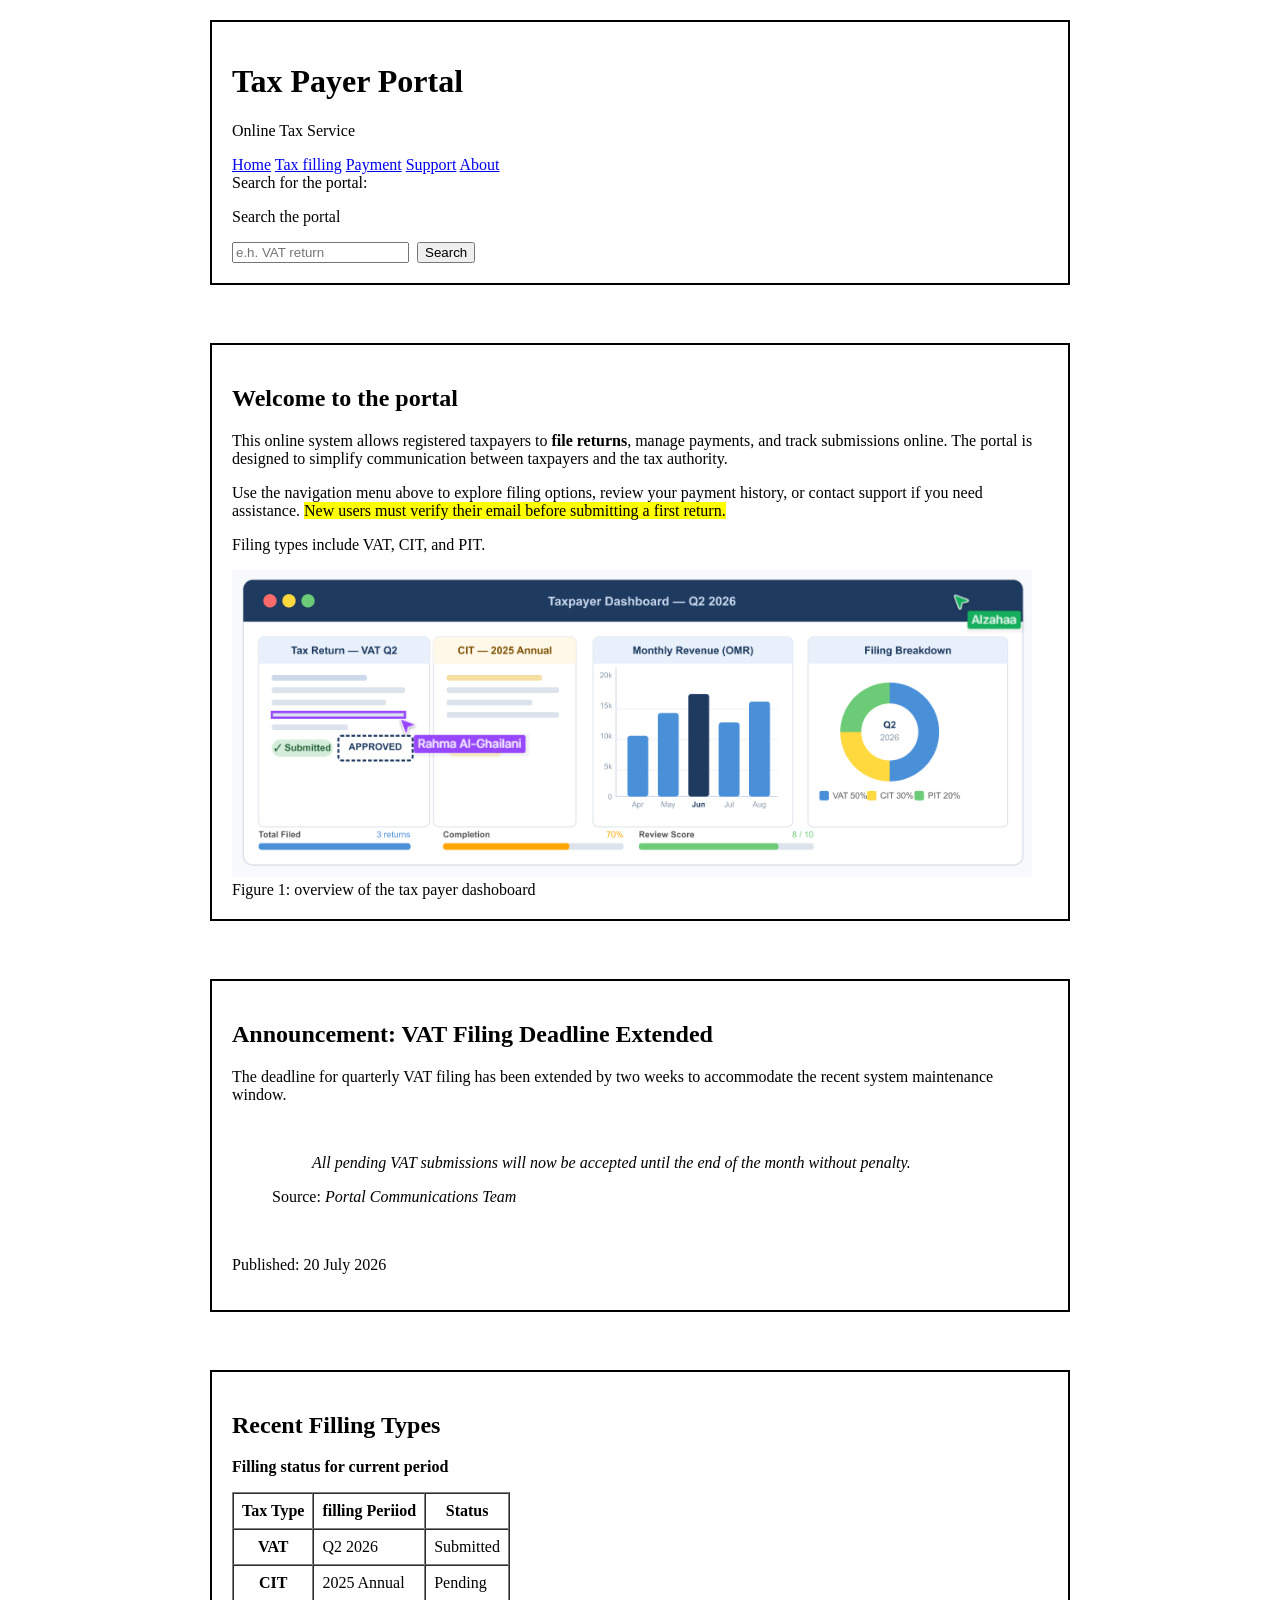
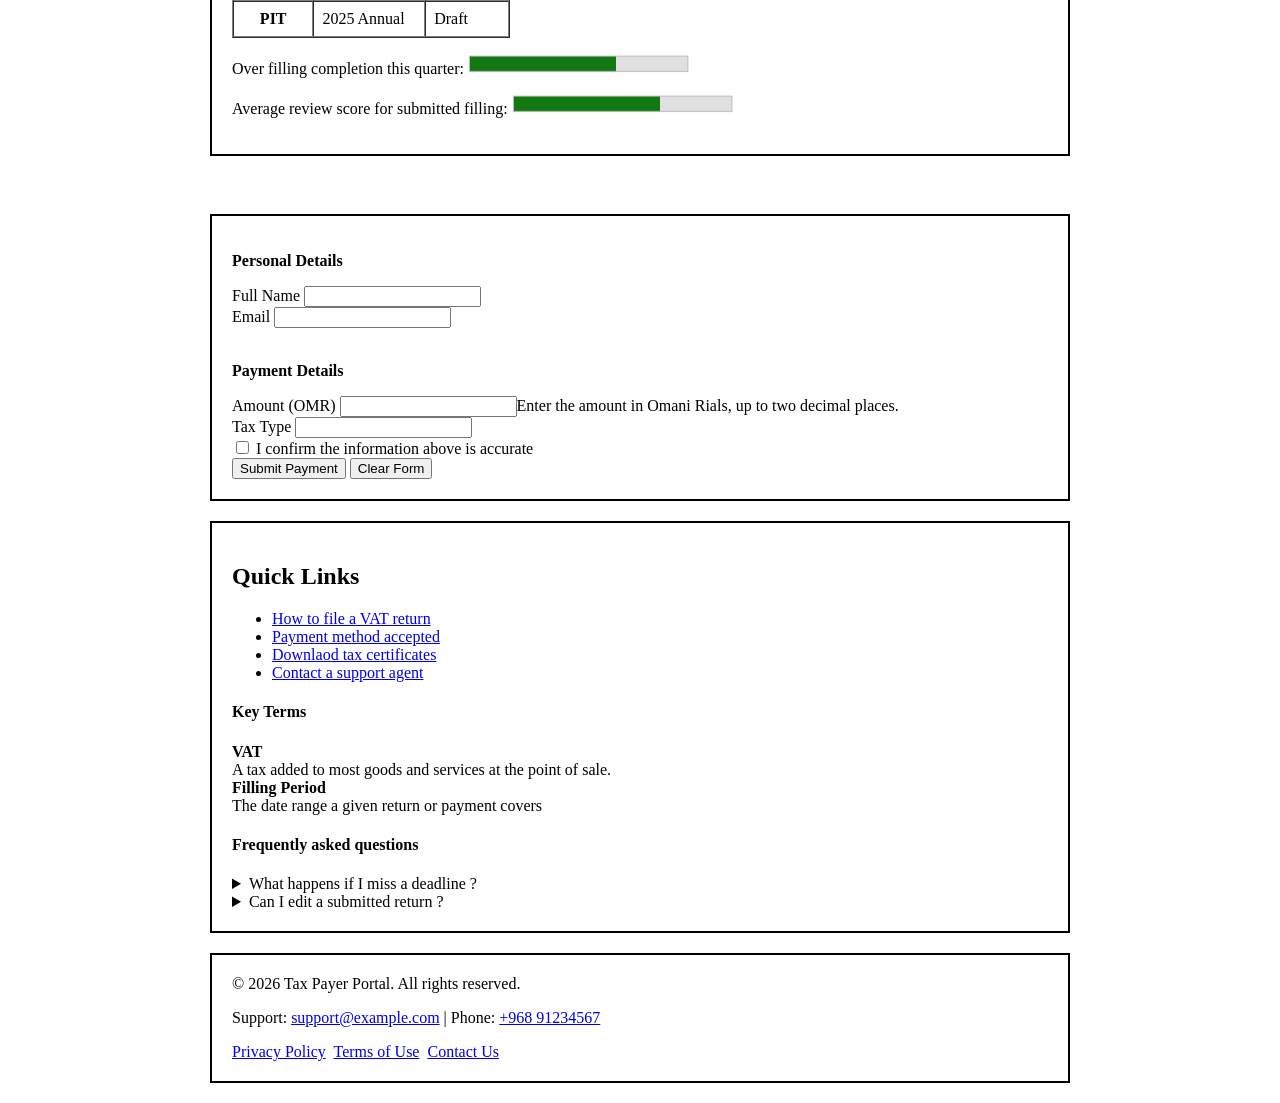
==== index.html @ be8d9791 "HTML code" ====
<!DOCTYPE html>
<html lang="en">
<head>
    <meta charset="UTF-8">
    <meta name="viewport" content="width=device-width, initial-scale=1.0">
    <title>Tax Payer Portal</title>
</head>
<body>
    <div style="width: 900px; margin: 0 auto;">
    <header style="border: 2px solid black; padding: 20px; margin: 20px;">
        <h1>Tax Payer Portal</h1>
        <p>Online Tax Service</p>

            <a href="#about">Home</a>
            <a href="#menu">Tax filling</a>
            <a href="#menu">Payment</a>
            <a href="#menu">Support</a>
            <a href="#menu">About</a>

        <form>
            <label>Search for the portal: </label>
            <p>Search the portal</p>
            <input placeholder="e.h. VAT return">&ensp;<button>Search</button>
        </form>
    </header>
    <br>

    <div style="border: 2px solid black; padding: 20px; margin: 20px;">
        <h2>Welcome to the portal</h2>
        <p>This online system allows registered taxpayers to <b>file returns</b>, manage payments, and track submissions online. The
            portal is designed to simplify communication between taxpayers and the tax authority.</p>
        <p>Use the navigation menu above to explore filing options, review your payment history, or contact support if you need
            assistance.
            <mark>New users must verify their email before submitting a first return.</mark> </p>
        <p>Filing types include VAT, CIT, and PIT. </p>

        <img src="./dashboard.png"
        alt="Overview of the tax payer dashboard" width="800px">
        <figcaption>Figure 1: overview of the tax payer dashoboard</figcaption>
    </div>

    <br>

    <div style="border: 2px solid black; padding: 20px; margin: 20px;">
        <h2>Announcement: VAT Filing Deadline Extended</h2>
        <p>The deadline for quarterly VAT filing has been extended by two weeks to accommodate the recent system maintenance window. </p>
        <br>
        <figure>
        <blockquote><i>All pending VAT submissions will now be accepted until the end of the month without penalty.</i></blockquote>
        <figcaption>Source:<i> Portal Communications Team</i></figcaption>
        </figure>
        <br>
        <p>Published: 20 July 2026</p>
    </div>
    <br>

    <div style="border: 2px solid black; padding: 20px; margin: 20px;">
        <h2>Recent Filling Types</h2>
        <p><b>Filling status for current period</b></p>
        <table border="1" cellpadding="8" cellspacing="0">
            <thead>
                <tr>
                    <th scope="col">Tax Type</th>
                    <th scope="col">filling Periiod</th>
                    <th scope="col">Status</th>
                </tr>
            </thead>
            <tbody>
                <tr>
                    <th scope="row">VAT</th>
                    <td>Q2 2026</td>
                    <td>Submitted</td>
                </tr>
                <tr>
                    <th scope="row">CIT</th>
                    <td>2025 Annual</td>
                    <td>Pending</td>
                </tr>
                <tr>
                    <th scope="row">PIT</th>
                    <td>2025 Annual</td>
                    <td>Draft</td>
                </tr>
            </tbody>
        </table>
        <p>Over filling completion this quarter: <img src="./complete.png"></p>
        <p>Average review score for submitted filling: <img src="./complete.png"></p>
    </div>
    <br>

    <div style="border: 2px solid black; padding: 20px; margin: 20px;">
        <form>
            <div>
            <p><b>Personal Details</b></p>

            <label>Full Name</label>
            <input>
                <br>
            <label>Email</label>
            <input type="email">
            </div>
            <br>
            <div>
                <p><b>Payment Details</b></p>

                <label>Amount (OMR)</label>
                <input>Enter the amount in Omani Rials, up to two decimal places.
                <br>
                <label>Tax Type</label>
                <input>
            </div>
            <input type="checkbox"> I confirm the information above is accurate
            <br>
            <button>Submit Payment</button> <button>Clear Form</button>

        </form>
    </div>

    <div style="border: 2px solid black; padding: 20px; margin: 20px;">

        <h2>Quick Links</h2>
        <ul>
            <li><a href="#menu">How to file a VAT return</a></li>
            <li><a href="#menu">Payment method accepted</a></li>
            <li><a href="#menu">Downlaod tax certificates</a></li>
            <li><a href="#menu">Contact a support agent</a></li>

        </ul>

        <h4>Key Terms</h4>
        <p>
            <b>VAT</b><br>
            A tax added to most goods and services at the point of sale.<br>
            <b>Filling Period</b><br>
            The date range a given return or payment covers
        </p>
        <h4>Frequently asked questions</h4>
        <details> 
            <summary>What happens if I miss a deadline ?</summary>
            <p>Answer...</p>
        </details>
        <details>
            <summary>Can I edit a submitted return ?</summary>
            <p>Answer...</p>

        </details>

    </div>



    <footer style="border: 2px solid black; padding: 20px; margin: 20px;">
        &copy; 2026 Tax Payer Portal. All rights reserved.
        <p>
            Support: <a href="#main">support@example.com</a> | Phone: <a href="#main">+968 91234567</a>
        </p>
        <a href="#main">Privacy Policy</a>&ensp;<a href="#main">Terms of Use</a>&ensp;<a href="#main">Contact Us</a>
    </footer>

    </div>


</body>
</html>
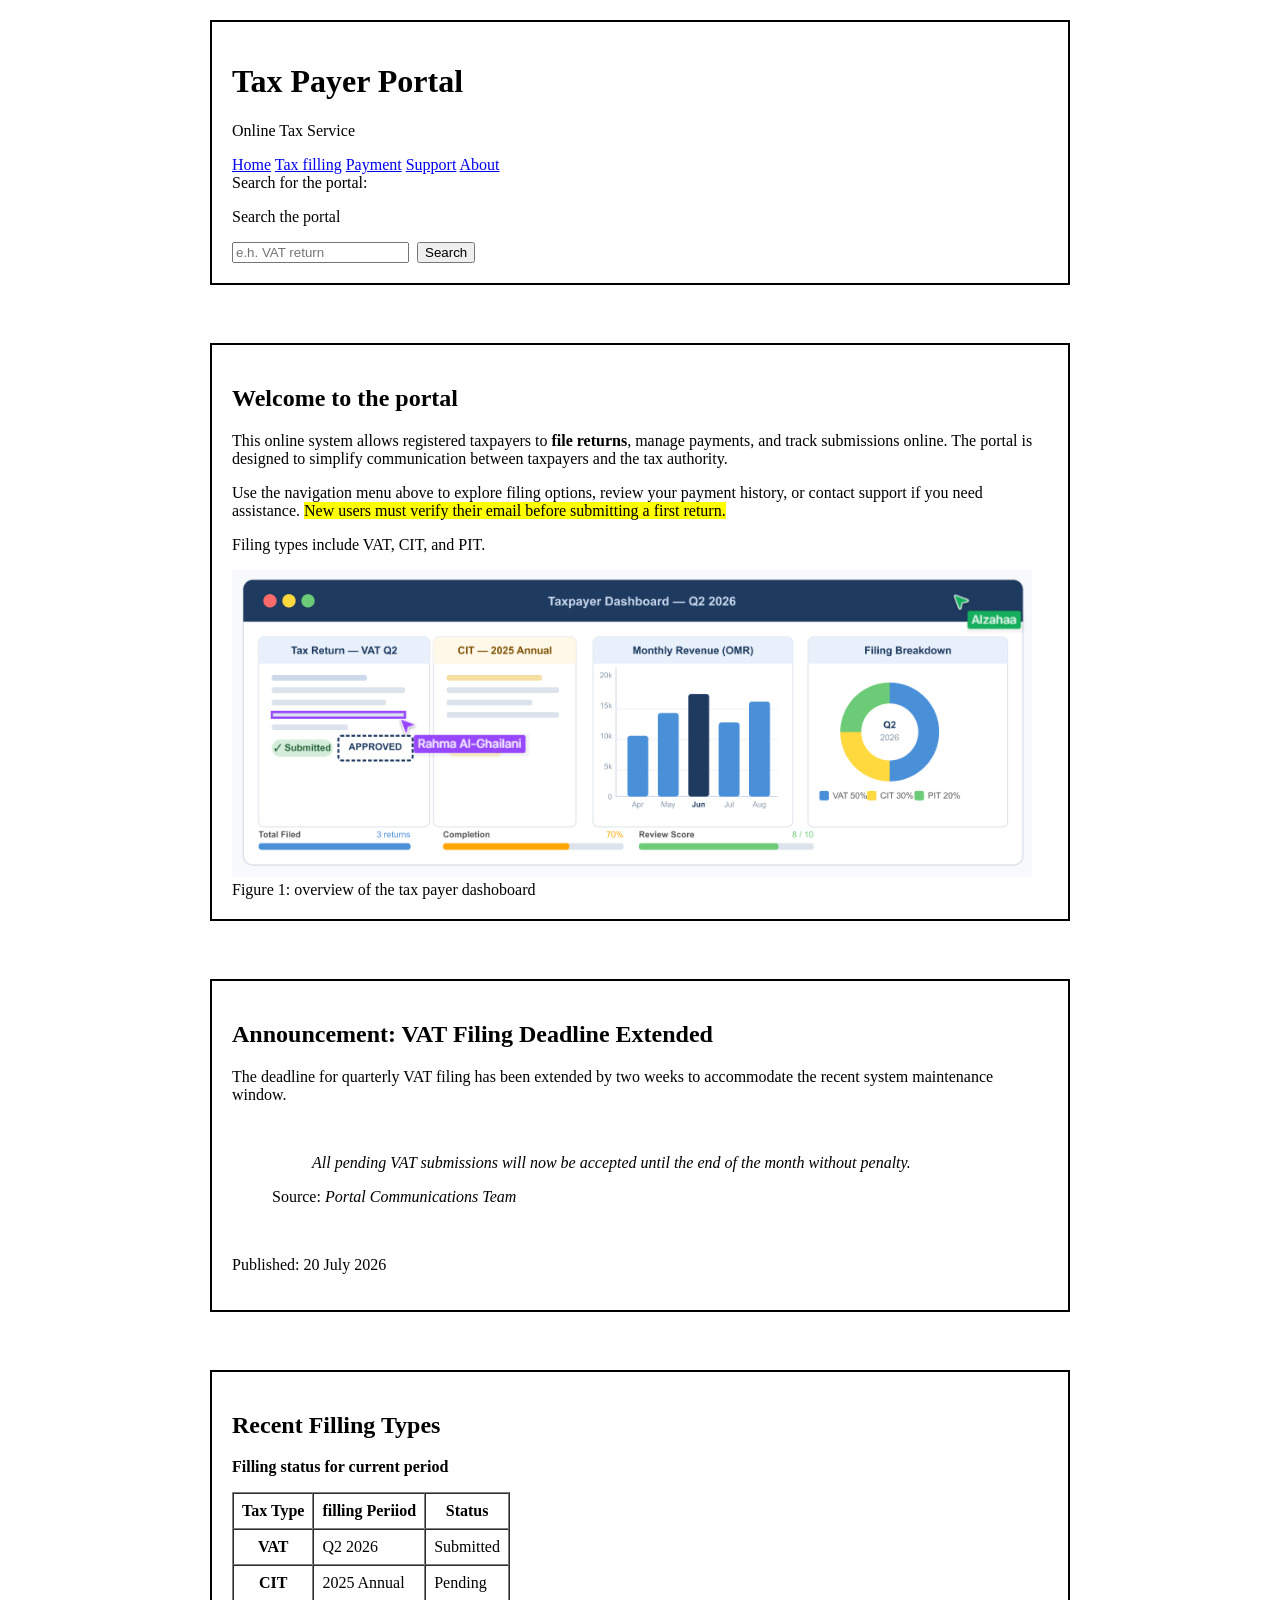
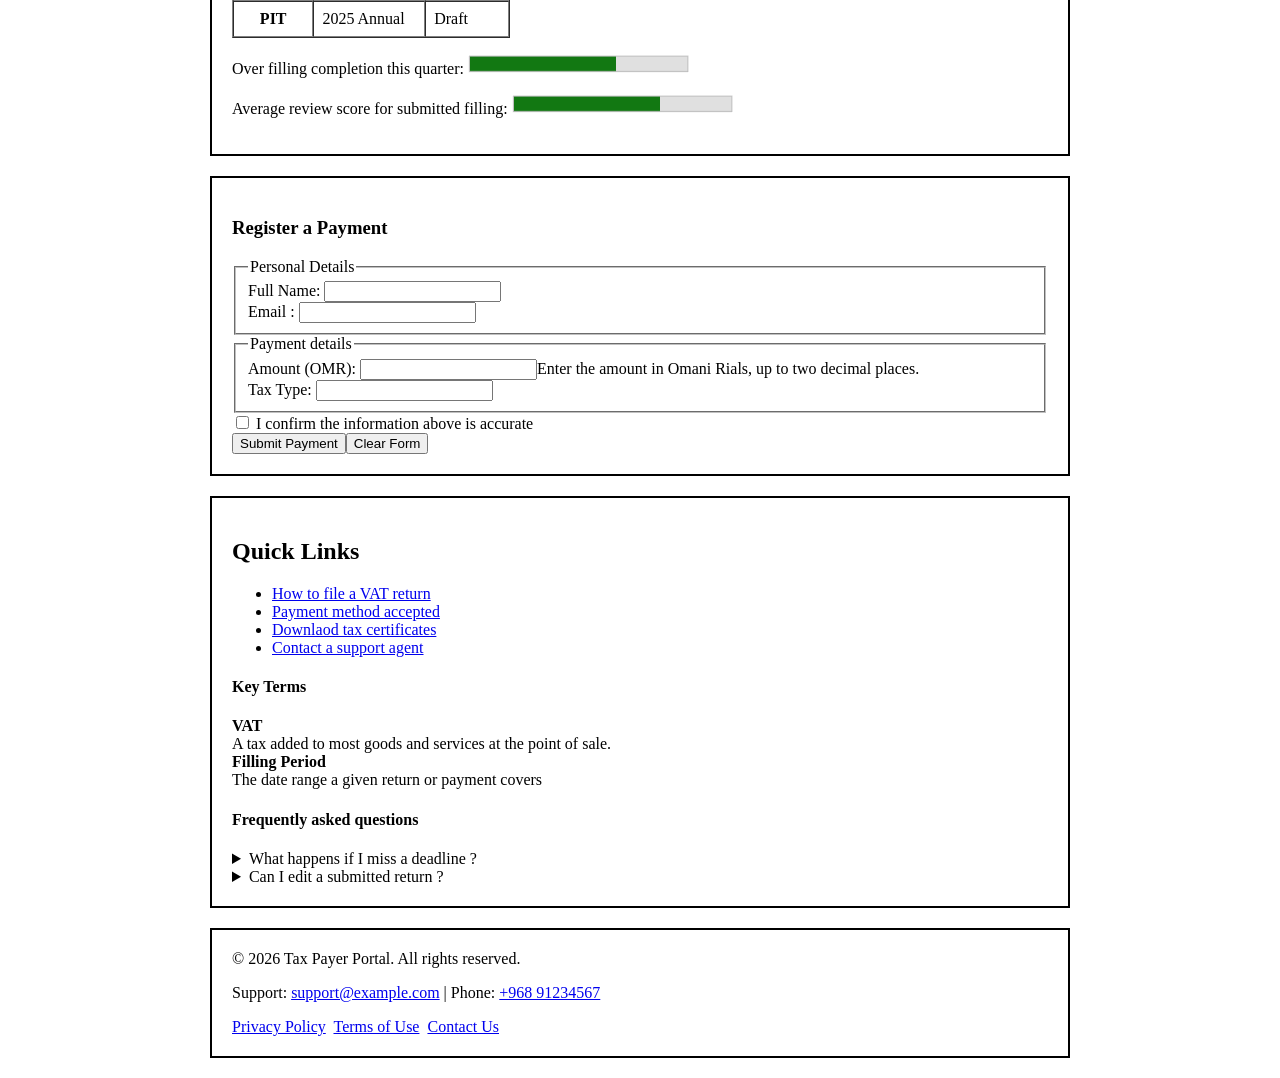
==== commit 31c86e17: "new page" ====
--- a/index.html
+++ b/index.html
@@ -12,7 +12,7 @@
         <p>Online Tax Service</p>
 
             <a href="#about">Home</a>
-            <a href="#menu">Tax filling</a>
+            <a href="./portal.html">Tax filling</a>
             <a href="#menu">Payment</a>
             <a href="#menu">Support</a>
             <a href="#menu">About</a>
@@ -86,34 +86,34 @@
         <p>Over filling completion this quarter: <img src="./complete.png"></p>
         <p>Average review score for submitted filling: <img src="./complete.png"></p>
     </div>
-    <br>
 
     <div style="border: 2px solid black; padding: 20px; margin: 20px;">
-        <form>
-            <div>
-            <p><b>Personal Details</b></p>
+    <section>
+        <h3>Register a Payment</h3>
+        <fieldset>
+        <legend>Personal Details</legend>
 
-            <label>Full Name</label>
-            <input>
-                <br>
-            <label>Email</label>
-            <input type="email">
-            </div>
+        <label for="fullName">Full Name: </label>
+        <input type="text" id="fullName" name="fullName">
+        <br>
+        <label for="email">Email :</label>
+        <input type="email" id="email" name="email">
+        </fieldset>
+
+        <fieldset>
+            <legend>Payment details </legend>
+            <label for="amount">Amount (OMR):</label>
+            <input type="number" id="amount" name="amount" step="0.01" min="0">Enter the amount in Omani Rials, up to two decimal places.
             <br>
-            <div>
-                <p><b>Payment Details</b></p>
+            <label for="taxType">Tax Type:</label>
+            <input type="text" id="taxType" name="taxType">
 
-                <label>Amount (OMR)</label>
-                <input>Enter the amount in Omani Rials, up to two decimal places.
-                <br>
-                <label>Tax Type</label>
-                <input>
-            </div>
-            <input type="checkbox"> I confirm the information above is accurate
-            <br>
-            <button>Submit Payment</button> <button>Clear Form</button>
+        </fieldset>
 
-        </form>
+        <input type="checkbox" id="confirm" name="confirm">
+        <label for="confirm">I confirm the information above is accurate</label><br>
+        <button type="submit">Submit Payment</button><button type="reset">Clear Form</button>
+    </section>
     </div>
 
     <div style="border: 2px solid black; padding: 20px; margin: 20px;">
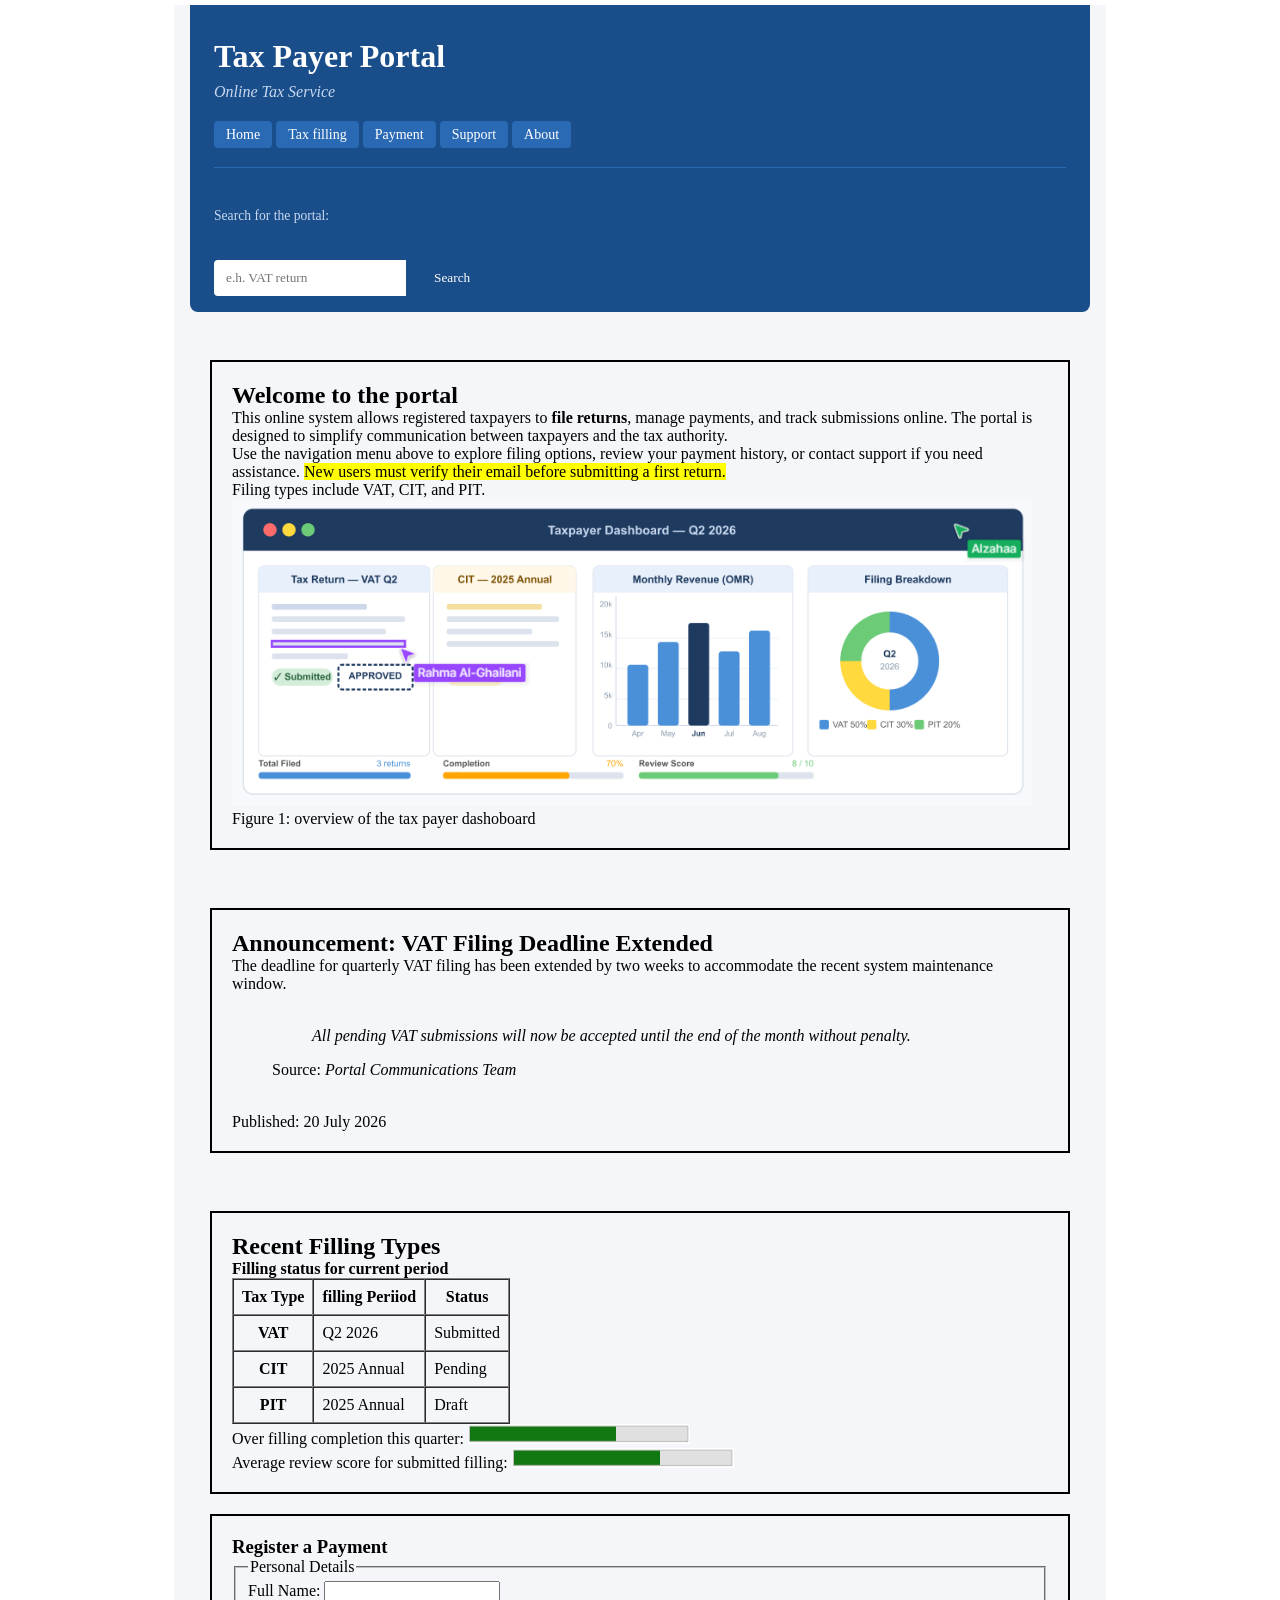
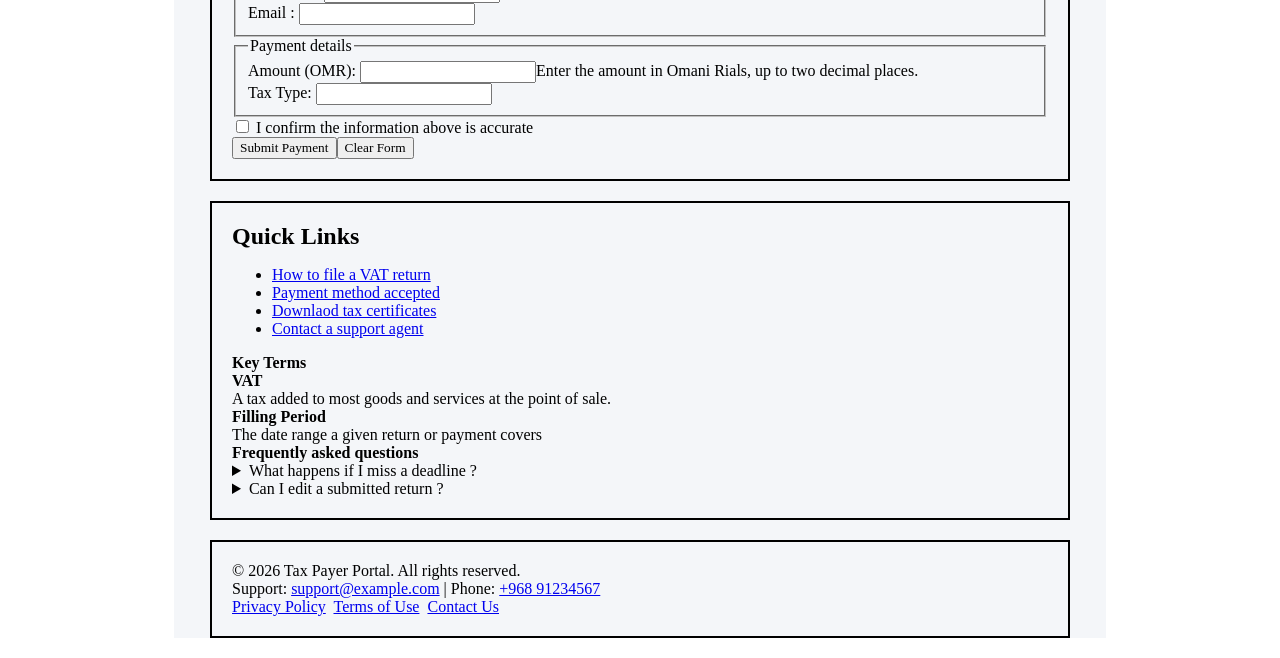
==== commit 86facbf1: "added css" ====
--- a/index.html
+++ b/index.html
@@ -4,23 +4,29 @@
     <meta charset="UTF-8">
     <meta name="viewport" content="width=device-width, initial-scale=1.0">
     <title>Tax Payer Portal</title>
+    <link rel="stylesheet" href="style.css">
 </head>
 <body>
-    <div style="width: 900px; margin: 0 auto;">
-    <header style="border: 2px solid black; padding: 20px; margin: 20px;">
+    <div class="container">
+    <header class = "header">
         <h1>Tax Payer Portal</h1>
-        <p>Online Tax Service</p>
-
+        <p class="sub-title">Online Tax Service</p>
+        <nav>
             <a href="#about">Home</a>
             <a href="./portal.html">Tax filling</a>
             <a href="#menu">Payment</a>
             <a href="#menu">Support</a>
             <a href="#menu">About</a>
+        </nav>
+
+        <div class="line"></div>
 
         <form>
             <label>Search for the portal: </label>
-            <p>Search the portal</p>
-            <input placeholder="e.h. VAT return">&ensp;<button>Search</button>
+            <div >
+            <input class="search-input" type="search"  placeholder="e.h. VAT return">
+            <button class="search-btn">Search</button>
+            </div>
         </form>
     </header>
     <br>
@@ -147,8 +153,6 @@
 
     </div>
 
-
-
     <footer style="border: 2px solid black; padding: 20px; margin: 20px;">
         &copy; 2026 Tax Payer Portal. All rights reserved.
         <p>
--- a/style.css
+++ b/style.css
@@ -0,0 +1,101 @@
+*{
+    font-family: Georgia; /*All of the font in the file is this*/
+}
+
+
+.container{
+    background-color: #F4F6F9;
+    margin: 0 auto; /*shorotcut to not write everything margin top bottom left and right ( 0 auto 0 auto is clockwise)*/
+    padding: 0 16px; 
+    max-width: 900px;
+}
+
+body, h1, h2, h3, h4, h5, span, p{
+    margin: 0;
+    padding: 0;
+}
+
+.header{
+    width: 900;
+    height: 320.4765625;
+    padding-top: 24px;
+    padding-right: 24px;
+    padding-bottom: 16px;
+    padding-left: 24px;
+    border-bottom-right-radius: 8px;
+    border-bottom-left-radius: 8px;
+    background-color:#1A4E8A;
+    color: white;
+    margin: 5px 0 10px 0;
+}
+
+.sub-title{
+    font-size:16px;
+    font-style: italic;
+    color: #C8D8EF;
+
+}
+
+.header a{ /* only the links in the header*/
+    font-size: 14px;
+    padding: 6px 12px;
+    background-color:#2A6AB5;
+    border-radius: 4px;
+    color:white;
+    text-decoration: none;
+
+}
+.header nav{
+    margin-top: 24px;
+    margin-bottom: 15px;
+}
+
+h1{
+    font-family: Georgia;
+    font-weight: 700;
+    font-size: 32px;
+    line-height: 54.4px;
+    color: white;
+
+}
+
+.line {
+    height:1px;
+    background-color: #2A6AB5;
+    margin: 24px 0 36px 0;
+
+}
+
+.header label{
+    font-family: Georgia;
+    font-weight: 400;
+    font-style: Regular;
+    font-size: 13.6px;
+    line-height: 23.12px;
+    letter-spacing: 0px;
+    color:  #C8D8EF;
+}
+
+.search-input{
+    margin-top: 32px;
+    padding: 10px 12px;
+    border: none;
+    width: 260;
+    border-top-left-radius: 4px;
+    border-bottom-left-radius: 4px;
+
+}
+
+.search-btn{
+    padding: 10px 24px;
+    color: white;
+    border: none;
+    background: none;
+    cursor: pointer; /*can change the cursor to pointer*/
+}
+
+/*
+class has more priority than the tag
+avoid using important keyword
+Score (inline, ID, class, element)
+*/
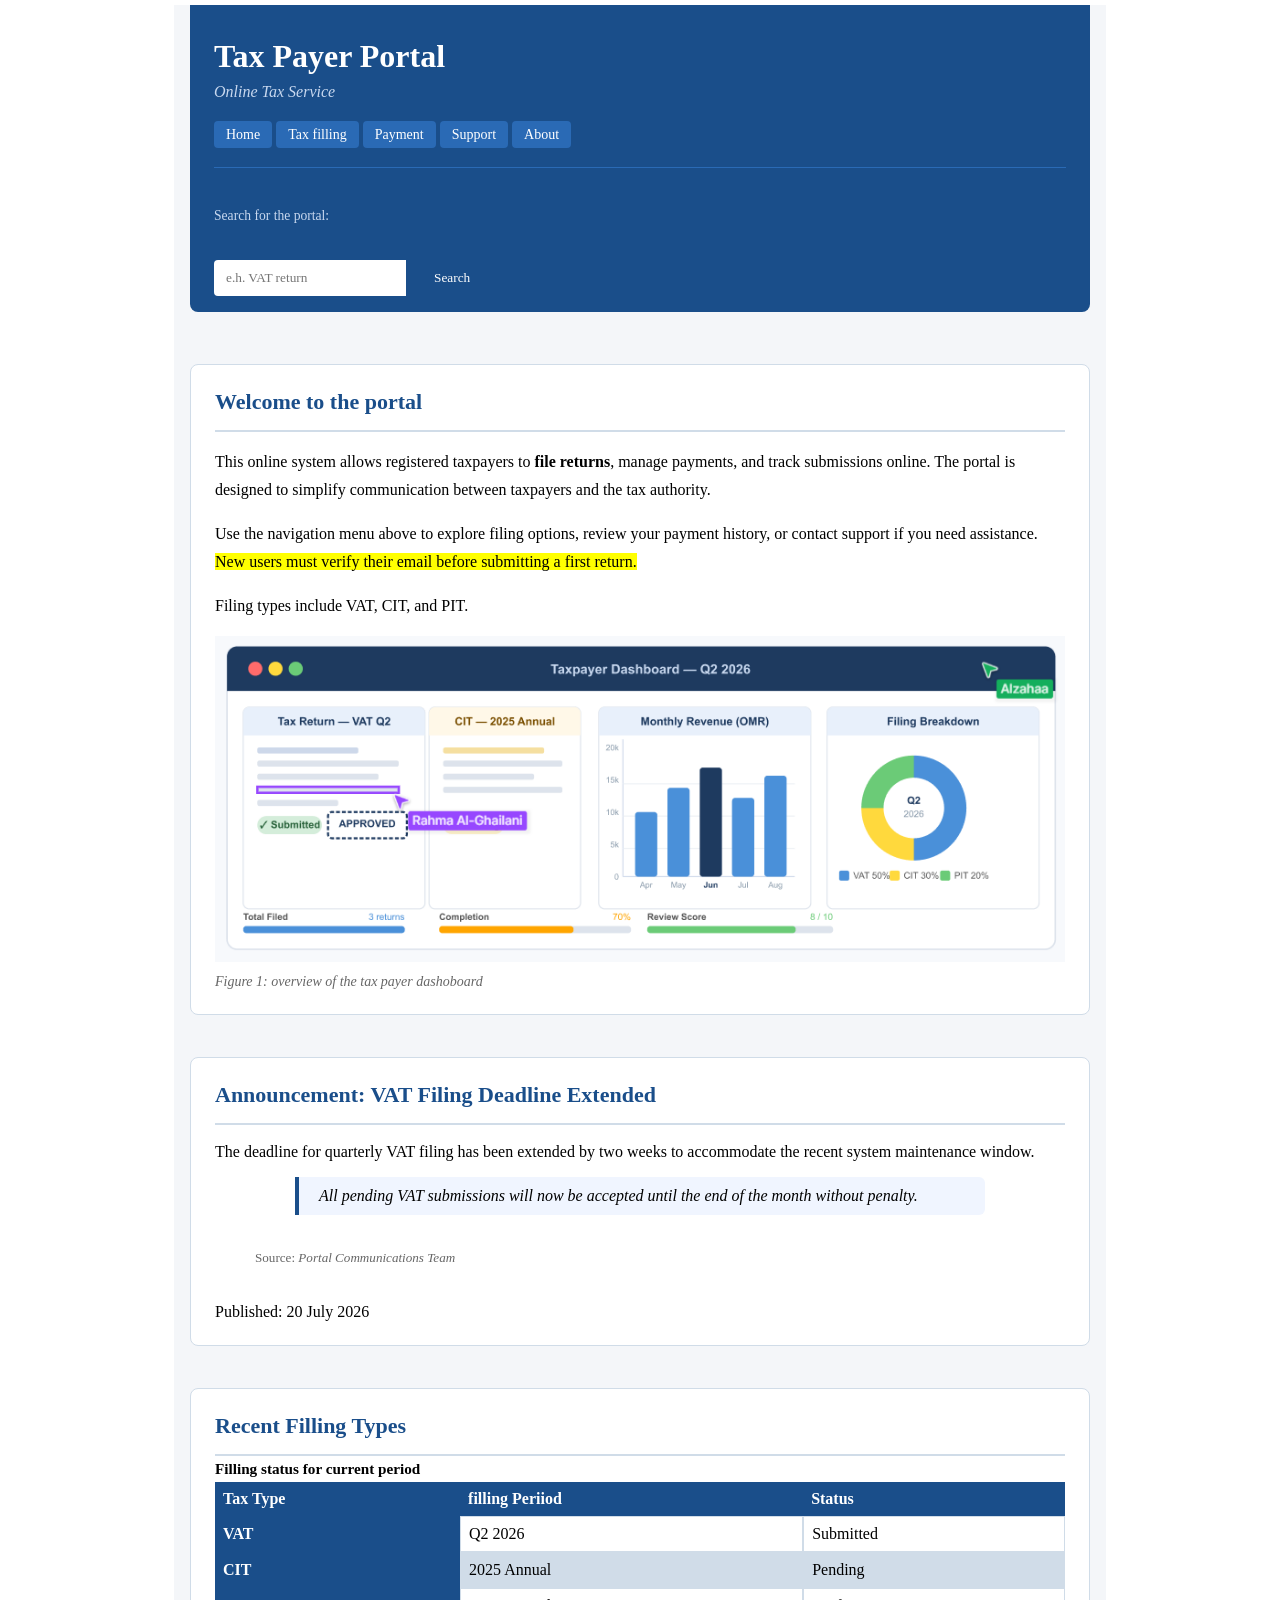
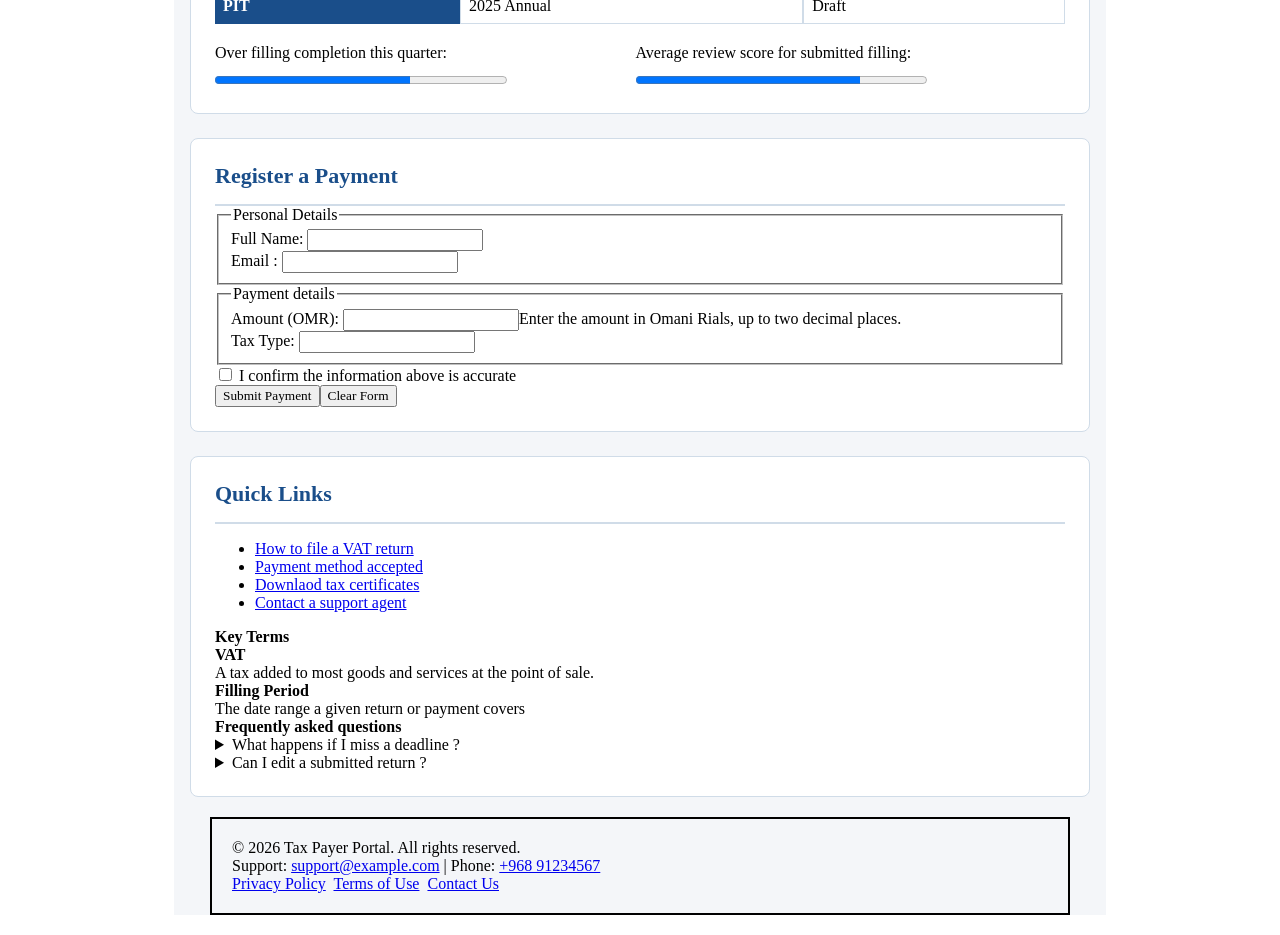
==== commit 3e3ad11c: "continued css" ====
--- a/index.html
+++ b/index.html
@@ -11,7 +11,7 @@
     <header class = "header">
         <h1>Tax Payer Portal</h1>
         <p class="sub-title">Online Tax Service</p>
-        <nav>
+        <nav class="navigation">
             <a href="#about">Home</a>
             <a href="./portal.html">Tax filling</a>
             <a href="#menu">Payment</a>
@@ -31,7 +31,7 @@
     </header>
     <br>
 
-    <div style="border: 2px solid black; padding: 20px; margin: 20px;">
+    <section class="welcome">
         <h2>Welcome to the portal</h2>
         <p>This online system allows registered taxpayers to <b>file returns</b>, manage payments, and track submissions online. The
             portal is designed to simplify communication between taxpayers and the tax authority.</p>
@@ -43,27 +43,27 @@
         <img src="./dashboard.png"
         alt="Overview of the tax payer dashboard" width="800px">
         <figcaption>Figure 1: overview of the tax payer dashoboard</figcaption>
-    </div>
+    </section>
 
     <br>
 
-    <div style="border: 2px solid black; padding: 20px; margin: 20px;">
+    <section class="announcment" >
         <h2>Announcement: VAT Filing Deadline Extended</h2>
         <p>The deadline for quarterly VAT filing has been extended by two weeks to accommodate the recent system maintenance window. </p>
-        <br>
+
         <figure>
         <blockquote><i>All pending VAT submissions will now be accepted until the end of the month without penalty.</i></blockquote>
         <figcaption>Source:<i> Portal Communications Team</i></figcaption>
         </figure>
-        <br>
+        
         <p>Published: 20 July 2026</p>
-    </div>
+    </section>
     <br>
 
-    <div style="border: 2px solid black; padding: 20px; margin: 20px;">
+    <section class="filling">
         <h2>Recent Filling Types</h2>
         <p><b>Filling status for current period</b></p>
-        <table border="1" cellpadding="8" cellspacing="0">
+        <table cellpadding="8" cellspacing="0">
             <thead>
                 <tr>
                     <th scope="col">Tax Type</th>
@@ -89,13 +89,19 @@
                 </tr>
             </tbody>
         </table>
-        <p>Over filling completion this quarter: <img src="./complete.png"></p>
-        <p>Average review score for submitted filling: <img src="./complete.png"></p>
-    </div>
 
-    <div style="border: 2px solid black; padding: 20px; margin: 20px;">
+        <div class="progress-wrapper">
+            <label for="score">Over filling completion this quarter: </label>
+            <progress id="filling" max="200" value="134"></progress>
+        </div>
+        <div class="progress-wrapper">
+            <label for="score">Average review score for submitted filling: </label>
+            <progress id="filling" max="200" value="154"></progress>
+        </div>
+    </section>
+
     <section>
-        <h3>Register a Payment</h3>
+        <h2>Register a Payment</h2>
         <fieldset>
         <legend>Personal Details</legend>
 
@@ -120,9 +126,9 @@
         <label for="confirm">I confirm the information above is accurate</label><br>
         <button type="submit">Submit Payment</button><button type="reset">Clear Form</button>
     </section>
-    </div>
+    
 
-    <div style="border: 2px solid black; padding: 20px; margin: 20px;">
+    <section>
 
         <h2>Quick Links</h2>
         <ul>
@@ -151,7 +157,7 @@
 
         </details>
 
-    </div>
+    </section>
 
     <footer style="border: 2px solid black; padding: 20px; margin: 20px;">
         &copy; 2026 Tax Payer Portal. All rights reserved.
@@ -162,6 +168,7 @@
     </footer>
 
     </div>
+    </div>
 
 
 </body>
--- a/style.css
+++ b/style.css
@@ -13,6 +13,11 @@
 body, h1, h2, h3, h4, h5, span, p{
     margin: 0;
     padding: 0;
+}
+
+.navigation{
+    position:sticky;
+    top: 0;
 }
 
 .header{
@@ -94,6 +99,111 @@
     cursor: pointer; /*can change the cursor to pointer*/
 }
 
+section{
+    background-color: white;
+    border: 1px solid #D0DCE8;
+    padding : 24px;
+    margin-top: 24px;
+    border-radius: 8px;
+}
+
+section h2, article h2{
+    color: #1A4E8A;
+    font-size: 22px;
+    border-bottom: 2px solid  #D0DCE8;
+    padding-bottom: 15px;
+
+}
+
+.welcome img{
+    width:100%;
+    margin-top:16px;
+
+}
+
+.welcome p {
+    margin-top: 16px;
+    line-height: 28px;
+}
+
+.welcome figcaption{
+    color: #666666;
+    font-style: italic;
+    font-size: 14px;
+    margin-top: 8px;
+}
+
+.announcment p{
+    padding-top: 18px;
+}
+
+.announcment blockquote{
+    width: 100;
+    height: 80;
+    padding-top: 10px;
+    padding-right: 20px;
+    padding-bottom: 10px;
+    padding-left: 20px;
+    border-top-right-radius: 6px;
+    border-bottom-right-radius: 6px;
+    border-left-width: 4px;
+    border-left: 4px solid #1A4E8A;
+    background: #F0F5FF;
+}
+
+.announcment figcaption{
+    padding-top: 16px;
+    font-family: Georgia;
+    font-weight: 400;
+    font-style: Regular;
+    font-size: 13.12px;
+    line-height: 22.3px;
+    letter-spacing: 0px;
+    color: #666666;
+
+
+}
+
+
+
+.filling table{
+    width: 100%;
+}
+.filling th{
+    background-color:#1A4E8A;
+    color: white;
+    text-align: left;
+
+}
+.filling td{
+    border: 1px solid #D0DCE8;
+}
+
+.filling tr:nth-child(even){ /*to make every other row diff colors*/
+    background-color:  #D0DCE8;
+}
+
+.filling p{
+    font-family: Georgia;
+    font-weight: 700;
+    font-style: Bold;
+    font-size: 15.2px;
+    line-height: 25.84px;
+    letter-spacing: 0px;
+
+}
+
+.progress-wrapper{
+    margin-top:20px;
+    display:inline-block;
+    width: 49%;
+}
+
+.progress-wrapper progress{
+    margin-top: 10px;
+    width: 70%;
+}
+
 /*
 class has more priority than the tag
 avoid using important keyword
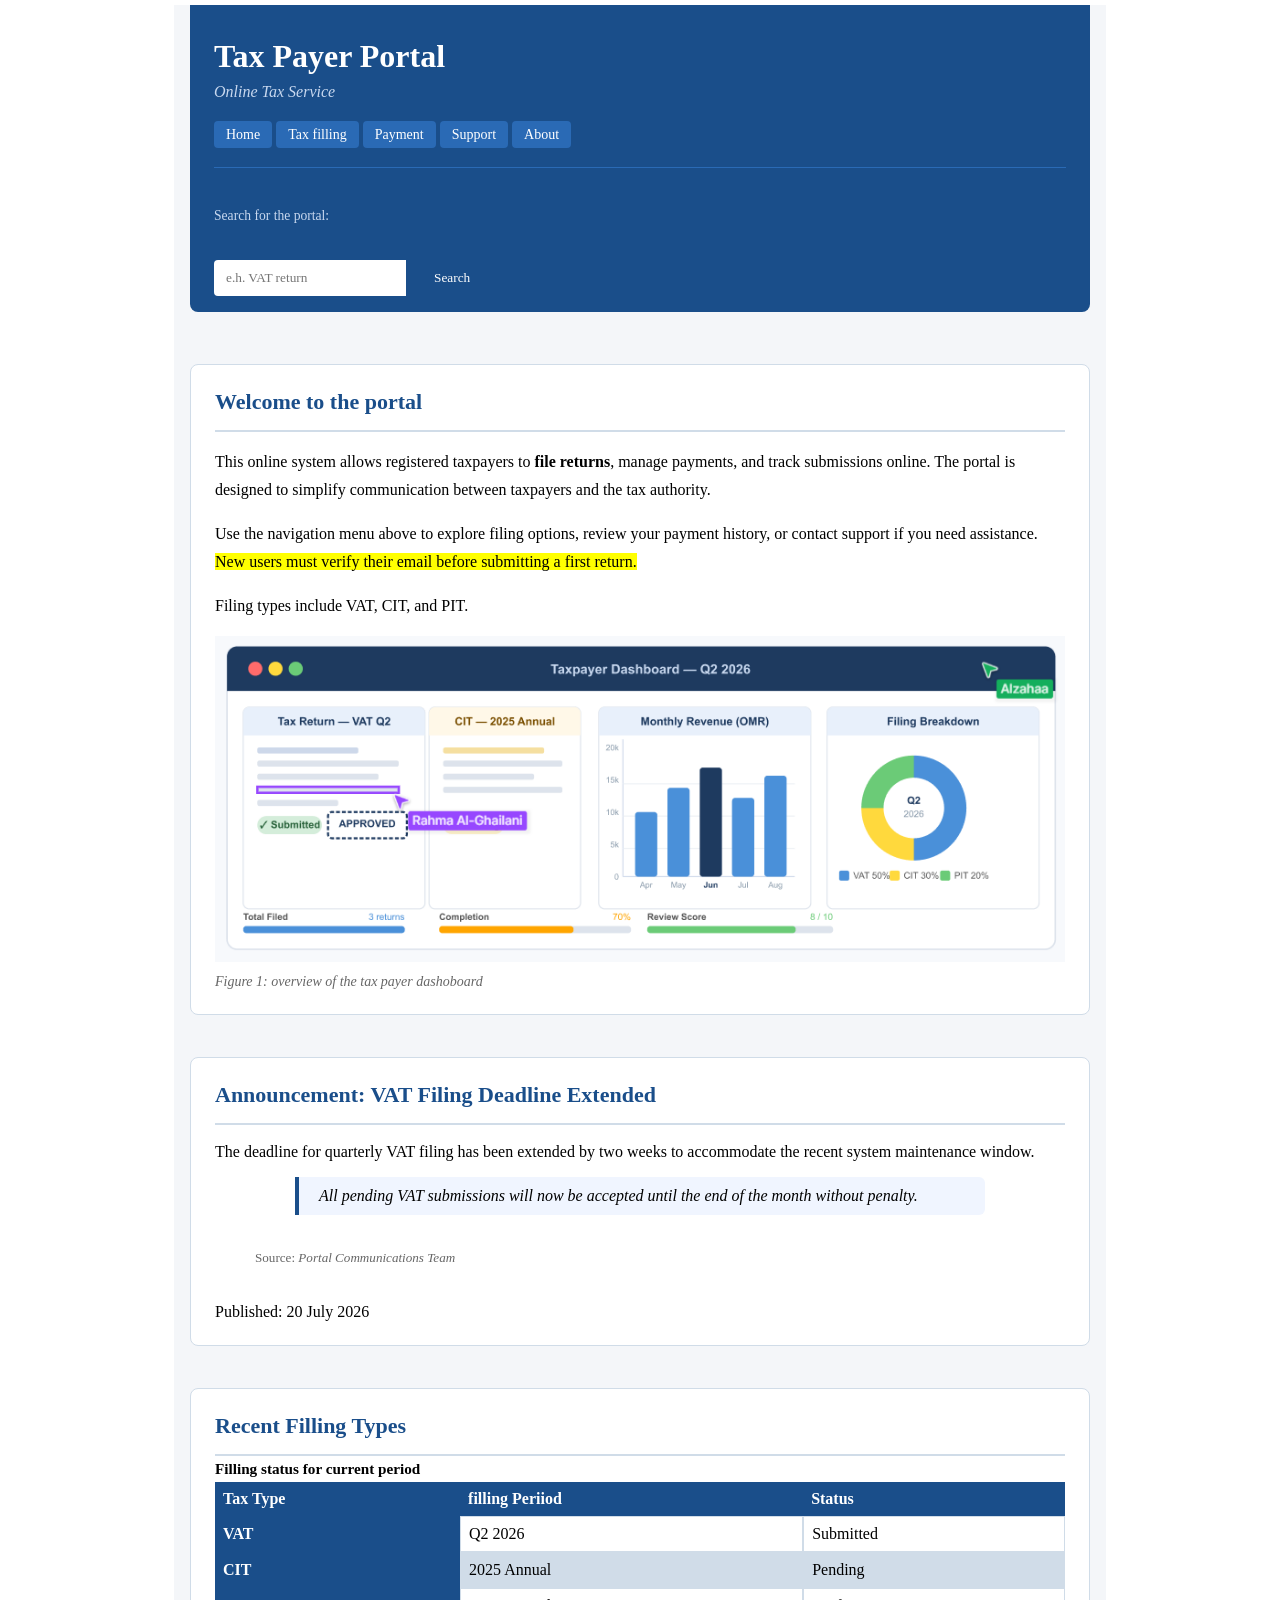
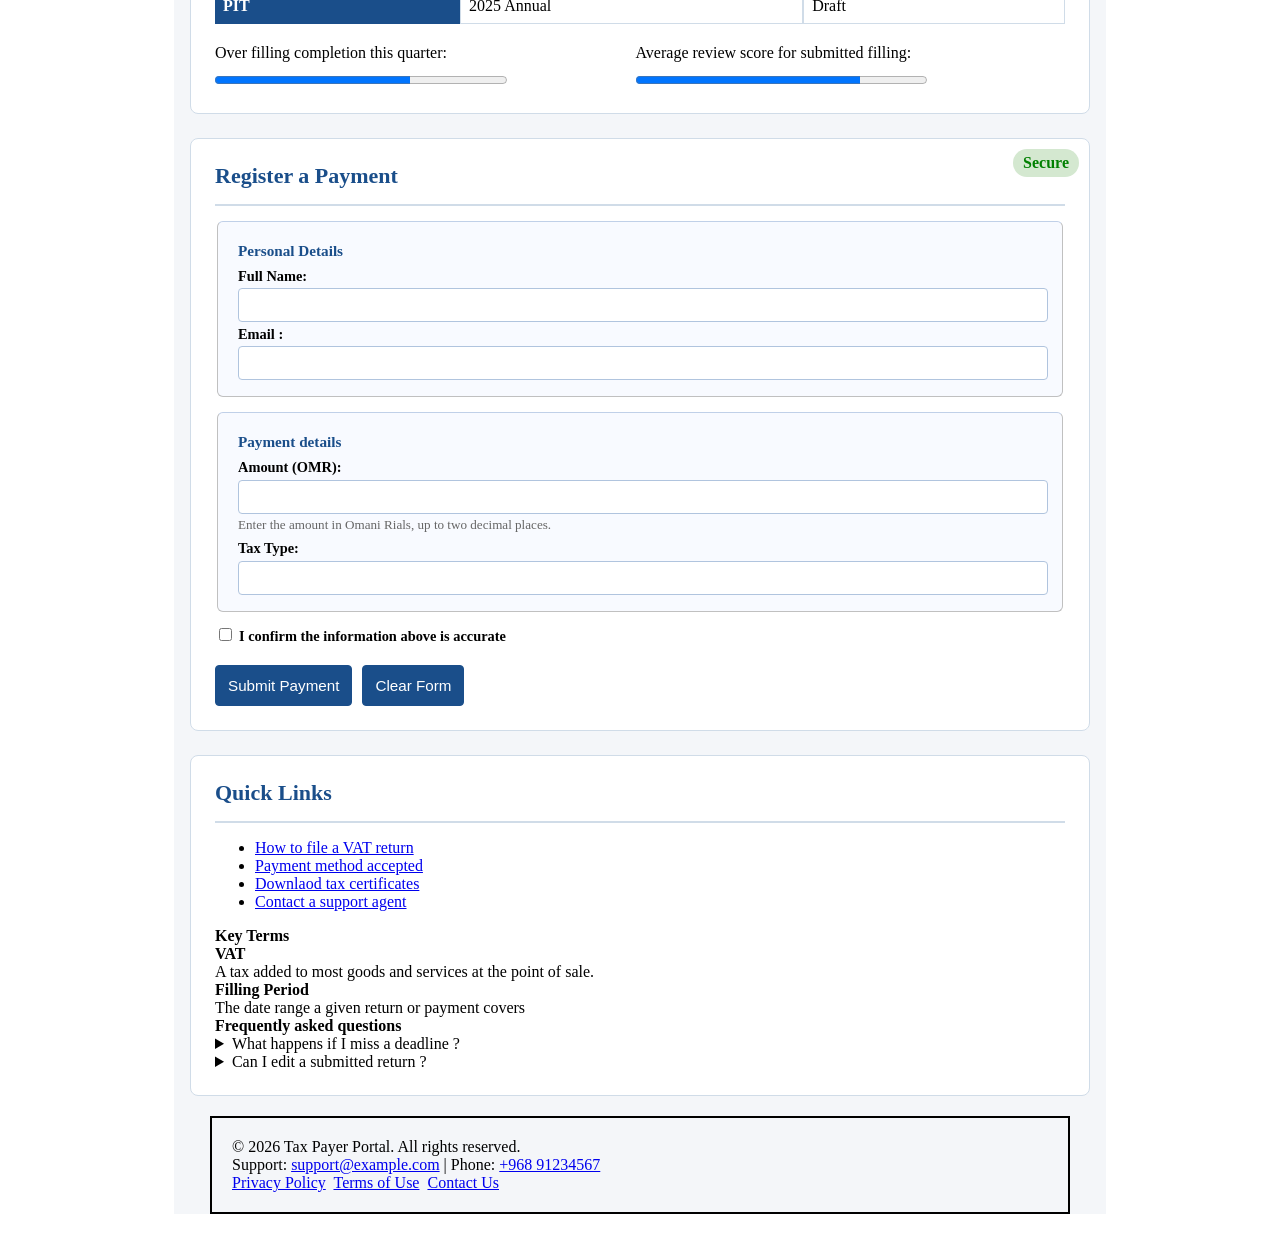
==== commit 6829a9ad: "continued css part 2" ====
--- a/index.html
+++ b/index.html
@@ -100,30 +100,34 @@
         </div>
     </section>
 
-    <section>
+    <section class="register-payment">
         <h2>Register a Payment</h2>
-        <fieldset>
-        <legend>Personal Details</legend>
+        <span class="secure-label">Secure</span>
 
-        <label for="fullName">Full Name: </label>
-        <input type="text" id="fullName" name="fullName">
-        <br>
-        <label for="email">Email :</label>
-        <input type="email" id="email" name="email">
+        <fieldset class="input-info">
+        <p>Personal Details</p>
+            <label for="fullName">Full Name: </label>
+            <input type="text" id="fullName" name="fullName">
+            <br>
+            <label for="email">Email :</label>
+            <input type="email" id="email" name="email">
         </fieldset>
 
-        <fieldset>
-            <legend>Payment details </legend>
+        <fieldset  class="input-info">
+            <p>Payment details </p>
             <label for="amount">Amount (OMR):</label>
-            <input type="number" id="amount" name="amount" step="0.01" min="0">Enter the amount in Omani Rials, up to two decimal places.
+            <input type="number" id="amount" name="amount" step="0.01" min="0"><small>Enter the amount in Omani Rials, up to two decimal places.</small>
             <br>
             <label for="taxType">Tax Type:</label>
             <input type="text" id="taxType" name="taxType">
 
         </fieldset>
 
-        <input type="checkbox" id="confirm" name="confirm">
-        <label for="confirm">I confirm the information above is accurate</label><br>
+        <div class="check">
+            <input  type="checkbox" id="confirm" name="confirm">
+            <span for="confirm">I confirm the information above is accurate</span>
+        </div>
+        
         <button type="submit">Submit Payment</button><button type="reset">Clear Form</button>
     </section>
     
--- a/style.css
+++ b/style.css
@@ -204,6 +204,146 @@
     width: 70%;
 }
 
+/*Wed class */
+.secure-label{
+    background-color: #d4e8d0;
+    color: green;
+    padding: 5px 10px;
+    font-weight: 700;
+    border-radius: 16px;
+    position: absolute;
+    right: 10px;
+    top: 10px;
+}
+
+.register-payment{
+    position: relative;
+}
+
+.register-payment:hover .secure-label{ /*to change the color when hover over entire selection*/
+    background-color: #c7e2c0
+}
+
+fieldset{
+    width: 846;
+    height: 213;
+    opacity: 1;
+    padding-top: 16px;
+    padding-right: 20px;
+    padding-bottom: 16px;
+    padding-left: 20px;
+    border-radius: 6px;
+    border-width: 1px;
+    border-top: 1px solid #C0D0E8;
+    background: #F8FAFF;
+    width: 850;
+    margin-top: 15px;
+}
+
+.register-payment label{
+    width: 804;
+height: 37;
+opacity: 1;
+padding-top: 12px;
+font-family: Georgia;
+font-weight: 700;
+font-style: Bold;
+font-size: 14.4px;
+line-height: 24.48px;
+padding-top: 12px;
+}
+
+.register-payment p{
+    width: 126;
+height: 26;
+angle: 0 deg;
+opacity: 1;
+font-family: Georgia;
+font-weight: 700;
+font-style: Bold;
+font-size: 15.2px;
+leading-trim: NONE;
+line-height: 25.84px;
+letter-spacing: 0px;
+color: #1A4E8A;
+
+}
+
+.input-info input{
+    width:100%;
+    height: 30px;
+    opacity: 1;
+    border-radius: 4px;
+    border-width: 1px;
+    border: 1px solid #B0C4DE;
+    background: #FFFFFF;
+}
+
+.check{
+    width: 850;
+    height: 29.4609375;
+    padding-top: 12px;
+}
+
+.check input{
+    width: 25;
+    height: 16;
+    opacity: 1;
+    padding-right: 8px;
+    padding-bottom: 3px;
+    padding-left: 4px;
+}
+.check span{
+    width: 326;
+    height: 25;
+    opacity: 1;
+    top: -23.02px;
+    left: 25px;
+    font-family: Georgia;
+    font-weight: 700;
+    font-style: Bold;
+    font-size: 14.4px;
+    line-height: 24.48px;
+    letter-spacing: 0px;
+}
+
+.register-payment small{
+    font-family: Georgia;
+    font-weight: 400;
+    font-style: Regular;
+    font-size: 13.12px;
+    line-height: 22.3px;
+    letter-spacing: 0px;
+    color: #666666;
+
+}
+
+.register-payment button{
+    border-radius: 4px;
+    top: 17px;
+    border: 1px solid #1A4E8A;
+    padding: 12px 12px;
+    margin-top: 17px;
+    margin-right: 10px;
+
+    font-family: Arial;
+    font-weight: 400;
+    font-size: 15.2px;
+    line-height: 100%;
+    letter-spacing: 0px;
+    text-align: center;
+    background: #1A4E8A;
+    color: white;
+}
+
+.register-payment button:hover{
+    background: white;
+    color: #1A4E8A;
+}
+
+
+
+
 /*
 class has more priority than the tag
 avoid using important keyword
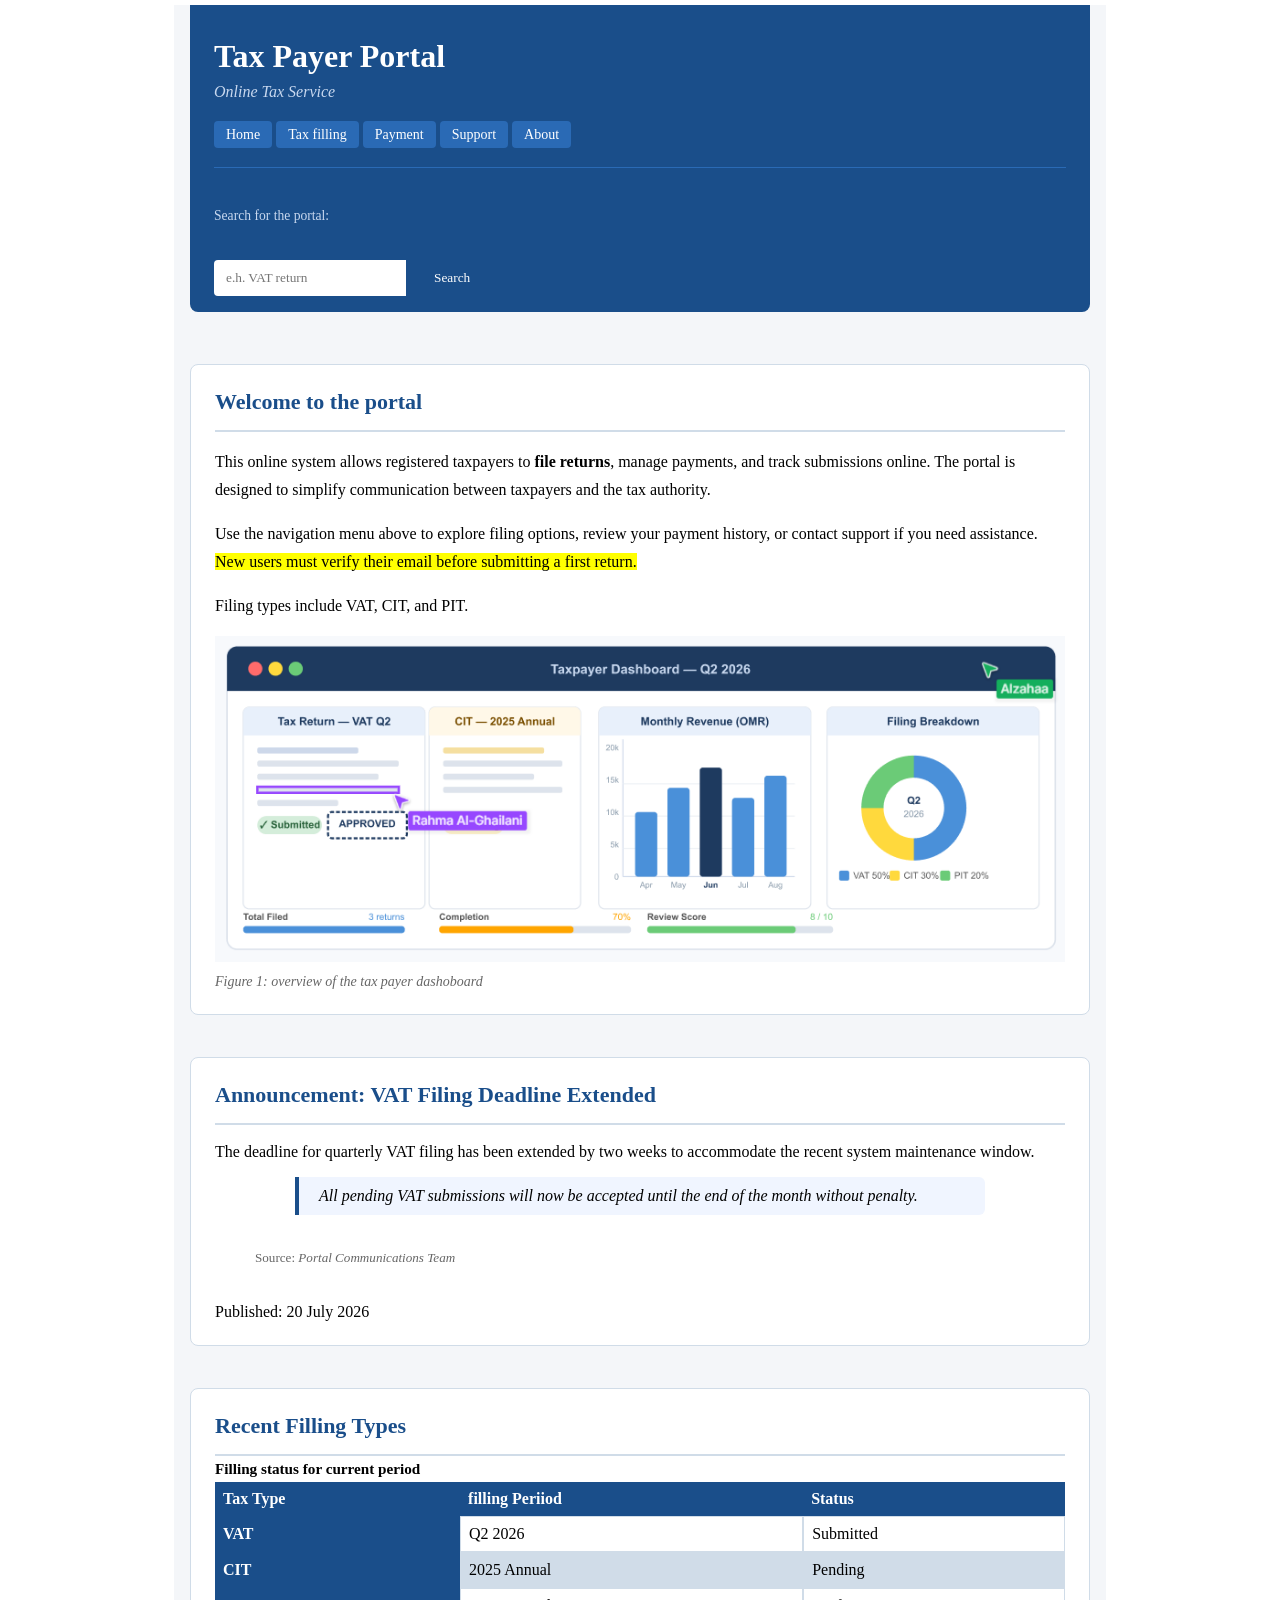
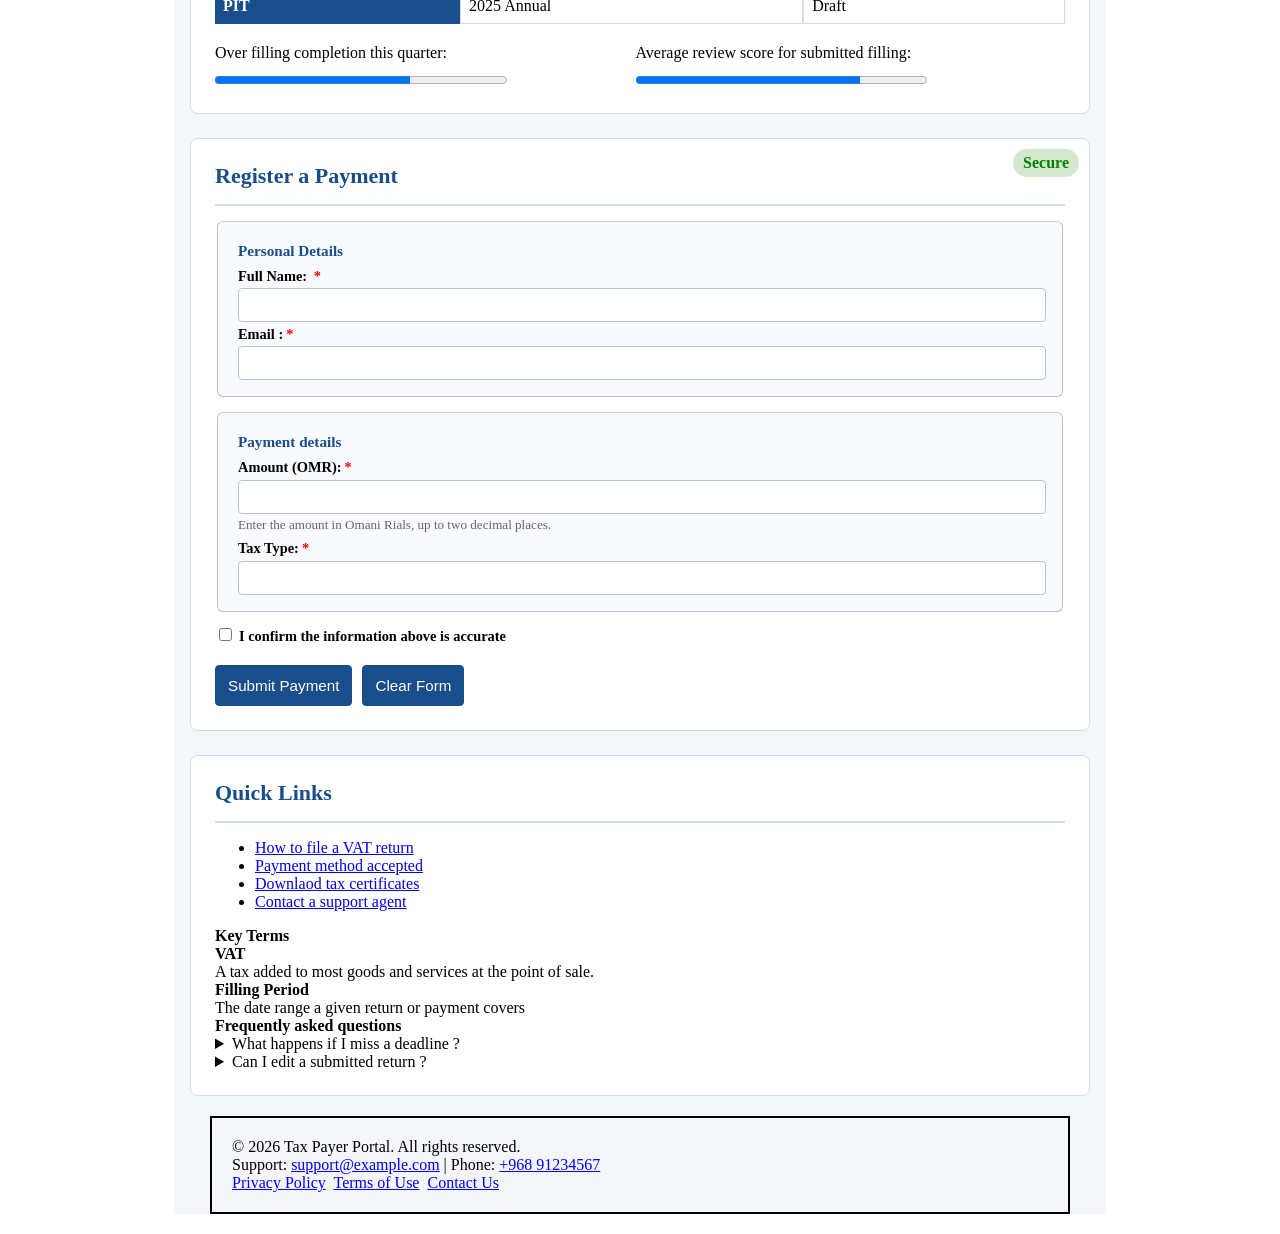
==== commit db888609: "added reset and theme css" ====
--- a/index.html
+++ b/index.html
@@ -5,6 +5,9 @@
     <meta name="viewport" content="width=device-width, initial-scale=1.0">
     <title>Tax Payer Portal</title>
     <link rel="stylesheet" href="style.css">
+    <link rel="stylesheet" href="reset.css">
+    <link rel="stylesheet" href="theme.css">
+    
 </head>
 <body>
     <div class="container">
--- a/style.css
+++ b/style.css
@@ -1,19 +1,4 @@
-*{
-    font-family: Georgia; /*All of the font in the file is this*/
-}
-
-
-.container{
-    background-color: #F4F6F9;
-    margin: 0 auto; /*shorotcut to not write everything margin top bottom left and right ( 0 auto 0 auto is clockwise)*/
-    padding: 0 16px; 
-    max-width: 900px;
-}
-
-body, h1, h2, h3, h4, h5, span, p{
-    margin: 0;
-    padding: 0;
-}
+
 
 .navigation{
     position:sticky;
@@ -29,24 +14,24 @@
     padding-left: 24px;
     border-bottom-right-radius: 8px;
     border-bottom-left-radius: 8px;
-    background-color:#1A4E8A;
-    color: white;
+    background-color: var(--color-dark-blue);
+    color: var(--color-section-background);
     margin: 5px 0 10px 0;
 }
 
 .sub-title{
     font-size:16px;
     font-style: italic;
-    color: #C8D8EF;
+    color: var(--color-subtitle);
 
 }
 
 .header a{ /* only the links in the header*/
     font-size: 14px;
     padding: 6px 12px;
-    background-color:#2A6AB5;
+    background-color: var(--color-header-a);
     border-radius: 4px;
-    color:white;
+    color: var(--color-background-white);
     text-decoration: none;
 
 }
@@ -55,18 +40,9 @@
     margin-bottom: 15px;
 }
 
-h1{
-    font-family: Georgia;
-    font-weight: 700;
-    font-size: 32px;
-    line-height: 54.4px;
-    color: white;
-
-}
-
 .line {
     height:1px;
-    background-color: #2A6AB5;
+    background-color: var(--color-header-a);
     margin: 24px 0 36px 0;
 
 }
@@ -74,11 +50,10 @@
 .header label{
     font-family: Georgia;
     font-weight: 400;
-    font-style: Regular;
     font-size: 13.6px;
     line-height: 23.12px;
     letter-spacing: 0px;
-    color:  #C8D8EF;
+    color:  var(--color-subtitle);
 }
 
 .search-input{
@@ -93,28 +68,12 @@
 
 .search-btn{
     padding: 10px 24px;
-    color: white;
+    color: var(--color-background-white);
     border: none;
     background: none;
     cursor: pointer; /*can change the cursor to pointer*/
 }
 
-section{
-    background-color: white;
-    border: 1px solid #D0DCE8;
-    padding : 24px;
-    margin-top: 24px;
-    border-radius: 8px;
-}
-
-section h2, article h2{
-    color: #1A4E8A;
-    font-size: 22px;
-    border-bottom: 2px solid  #D0DCE8;
-    padding-bottom: 15px;
-
-}
-
 .welcome img{
     width:100%;
     margin-top:16px;
@@ -127,7 +86,7 @@
 }
 
 .welcome figcaption{
-    color: #666666;
+    color: var(--color-figcation);
     font-style: italic;
     font-size: 14px;
     margin-top: 8px;
@@ -147,8 +106,8 @@
     border-top-right-radius: 6px;
     border-bottom-right-radius: 6px;
     border-left-width: 4px;
-    border-left: 4px solid #1A4E8A;
-    background: #F0F5FF;
+    border-left: 4px solid var(--color-dark-blue);
+    background: var(--color-background-blockquote);
 }
 
 .announcment figcaption{
@@ -159,7 +118,7 @@
     font-size: 13.12px;
     line-height: 22.3px;
     letter-spacing: 0px;
-    color: #666666;
+    color: var(--color-figcation);
 
 
 }
@@ -170,17 +129,17 @@
     width: 100%;
 }
 .filling th{
-    background-color:#1A4E8A;
-    color: white;
+    background-color:var(--color-dark-blue);
+    color: var(--color-background-white);
     text-align: left;
 
 }
 .filling td{
-    border: 1px solid #D0DCE8;
+    border: 1px solid var(--color-border);
 }
 
 .filling tr:nth-child(even){ /*to make every other row diff colors*/
-    background-color:  #D0DCE8;
+    background-color:  var(--color-border);
 }
 
 .filling p{
@@ -206,8 +165,8 @@
 
 /*Wed class */
 .secure-label{
-    background-color: #d4e8d0;
-    color: green;
+    background-color: var(--color-background-secure);
+    color: var(--color-font-secure);
     padding: 5px 10px;
     font-weight: 700;
     border-radius: 16px;
@@ -221,23 +180,7 @@
 }
 
 .register-payment:hover .secure-label{ /*to change the color when hover over entire selection*/
-    background-color: #c7e2c0
-}
-
-fieldset{
-    width: 846;
-    height: 213;
-    opacity: 1;
-    padding-top: 16px;
-    padding-right: 20px;
-    padding-bottom: 16px;
-    padding-left: 20px;
-    border-radius: 6px;
-    border-width: 1px;
-    border-top: 1px solid #C0D0E8;
-    background: #F8FAFF;
-    width: 850;
-    margin-top: 15px;
+    background-color: var(--color-background-secure-hover);
 }
 
 .register-payment label{
@@ -255,28 +198,33 @@
 
 .register-payment p{
     width: 126;
-height: 26;
-angle: 0 deg;
-opacity: 1;
-font-family: Georgia;
-font-weight: 700;
-font-style: Bold;
-font-size: 15.2px;
-leading-trim: NONE;
-line-height: 25.84px;
-letter-spacing: 0px;
-color: #1A4E8A;
-
+    height: 26;
+    opacity: 1;
+    font-family: Georgia;
+    font-weight: 700;
+    font-style: Bold;
+    font-size: 15.2px;
+    line-height: 25.84px;
+    letter-spacing: 0px;
+    color: var(--color-dark-blue);
+
+}
+
+.register-payment label::after{
+    content: "*";
+    color: red;
+    padding-left: 3px;
 }
 
 .input-info input{
-    width:100%;
+    width:98%;
     height: 30px;
     opacity: 1;
     border-radius: 4px;
     border-width: 1px;
     border: 1px solid #B0C4DE;
-    background: #FFFFFF;
+    background: var(--color-background-white);
+    padding-left: 16px;
 }
 
 .check{
@@ -332,14 +280,17 @@
     line-height: 100%;
     letter-spacing: 0px;
     text-align: center;
-    background: #1A4E8A;
-    color: white;
+    background: var(--color-dark-blue);
+    color: var(--color-background-white);
+    transition: ease .3s;
 }
 
 .register-payment button:hover{
-    background: white;
-    color: #1A4E8A;
-}
+    background: var(--color-background-white);
+    color: var(--color-dark-blue);
+}
+
+
 
 
 
--- a/theme.css
+++ b/theme.css
@@ -0,0 +1,16 @@
+:root{
+    --color-container-background: #F4F6F9;
+    --color-background-white: #FFFFFF;
+    --color-border: #D0DCE8;
+    --color-dark-blue: #1A4E8A;
+    --color-fieldset-border: #C0D0E8;
+    --color-fieldset-background: #F8FAFF;
+    --color-subtitle: #C8D8EF;
+    --color-header-a: #2A6AB5;
+    --color-figcation: #666666;
+    --color-background-blockquote: #F0F5FF;
+    --color-background-secure: #d4e8d0;
+    --color-background-secure-hover: #c7e2c0;
+    --color-font-secure: green;
+
+}
